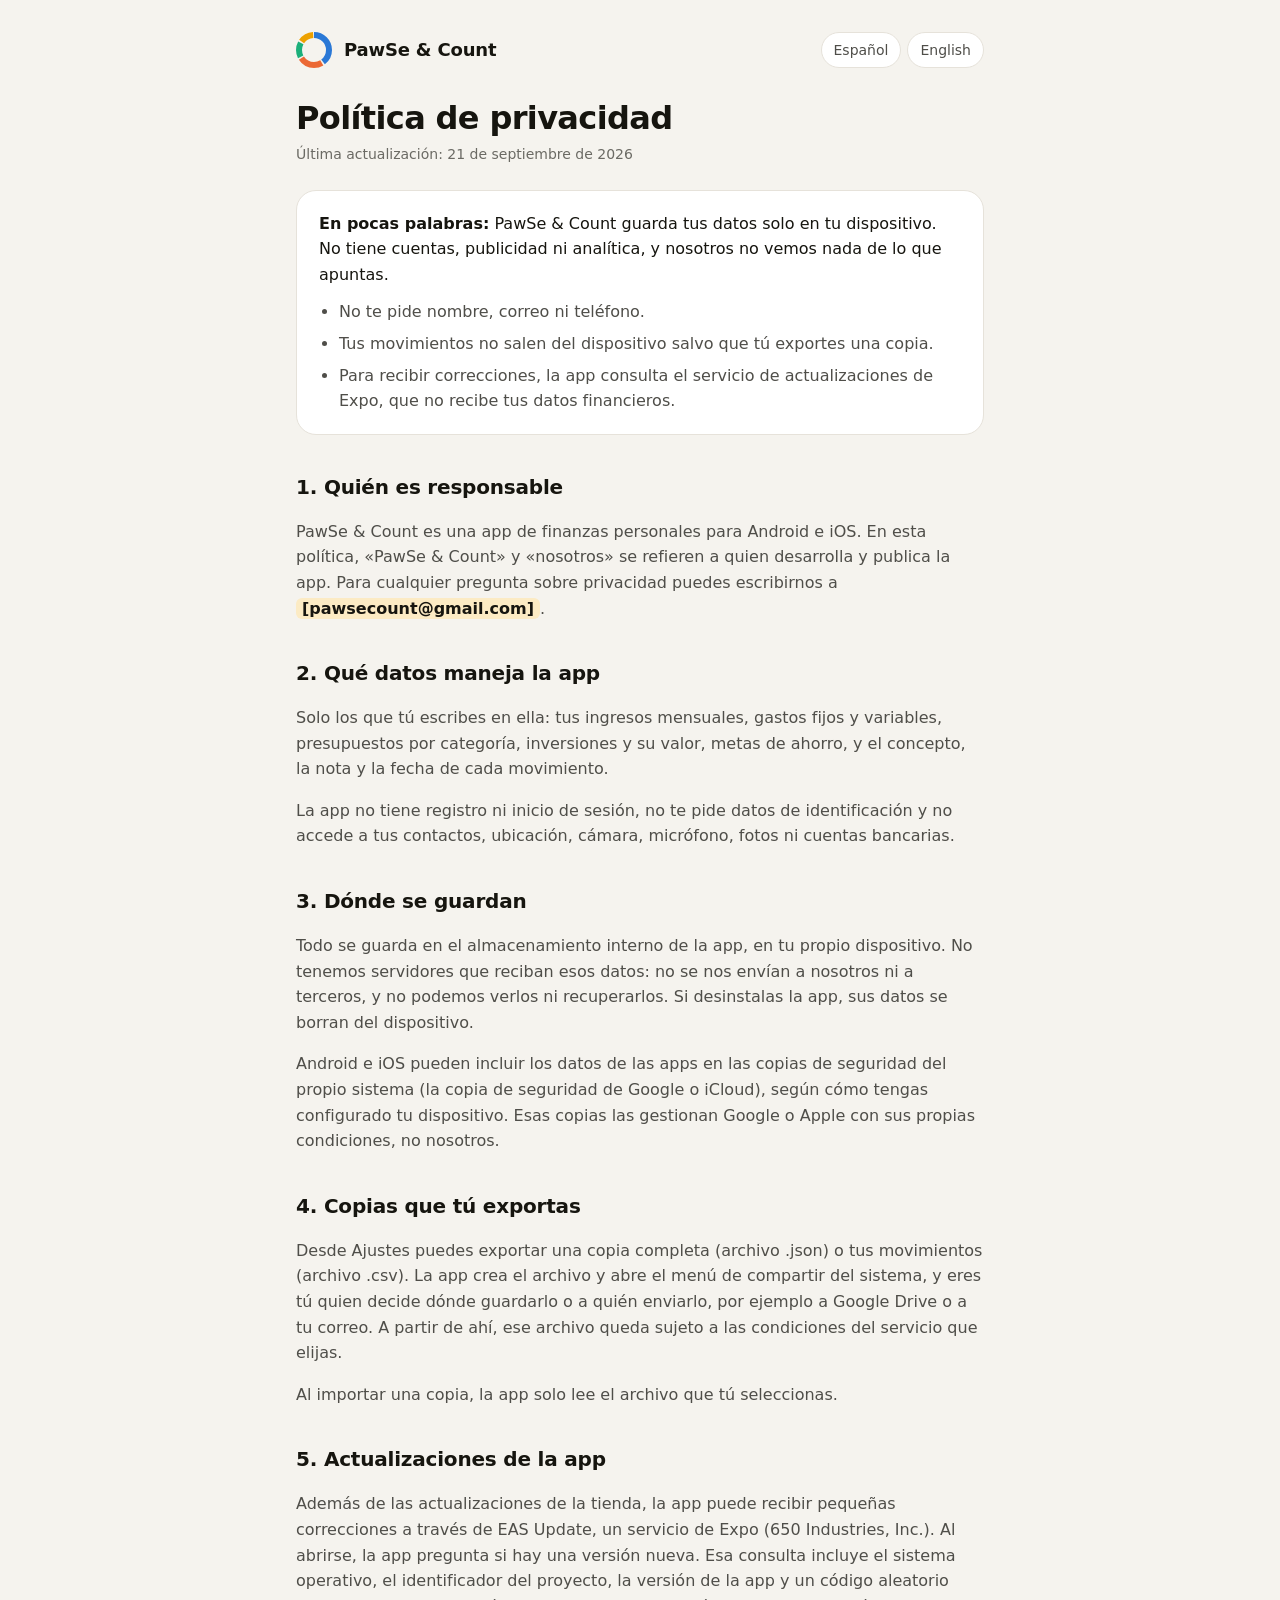
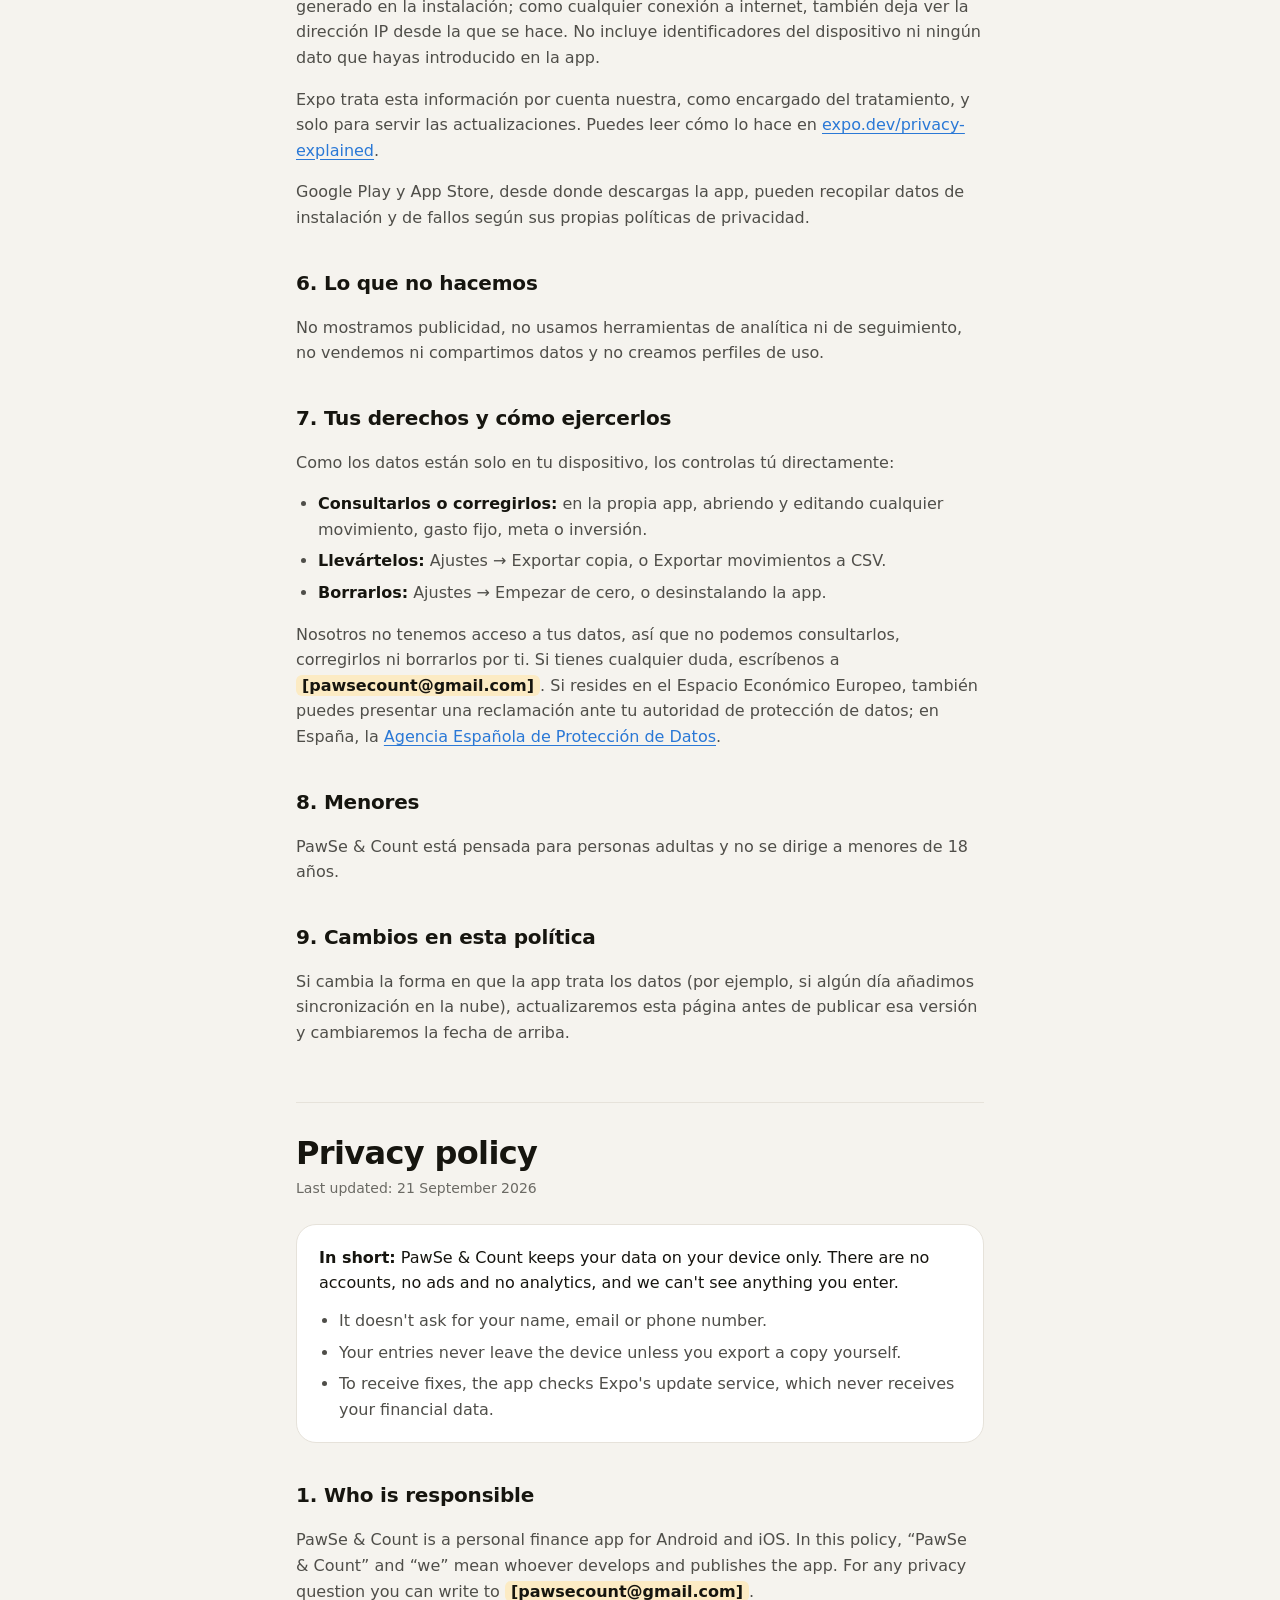
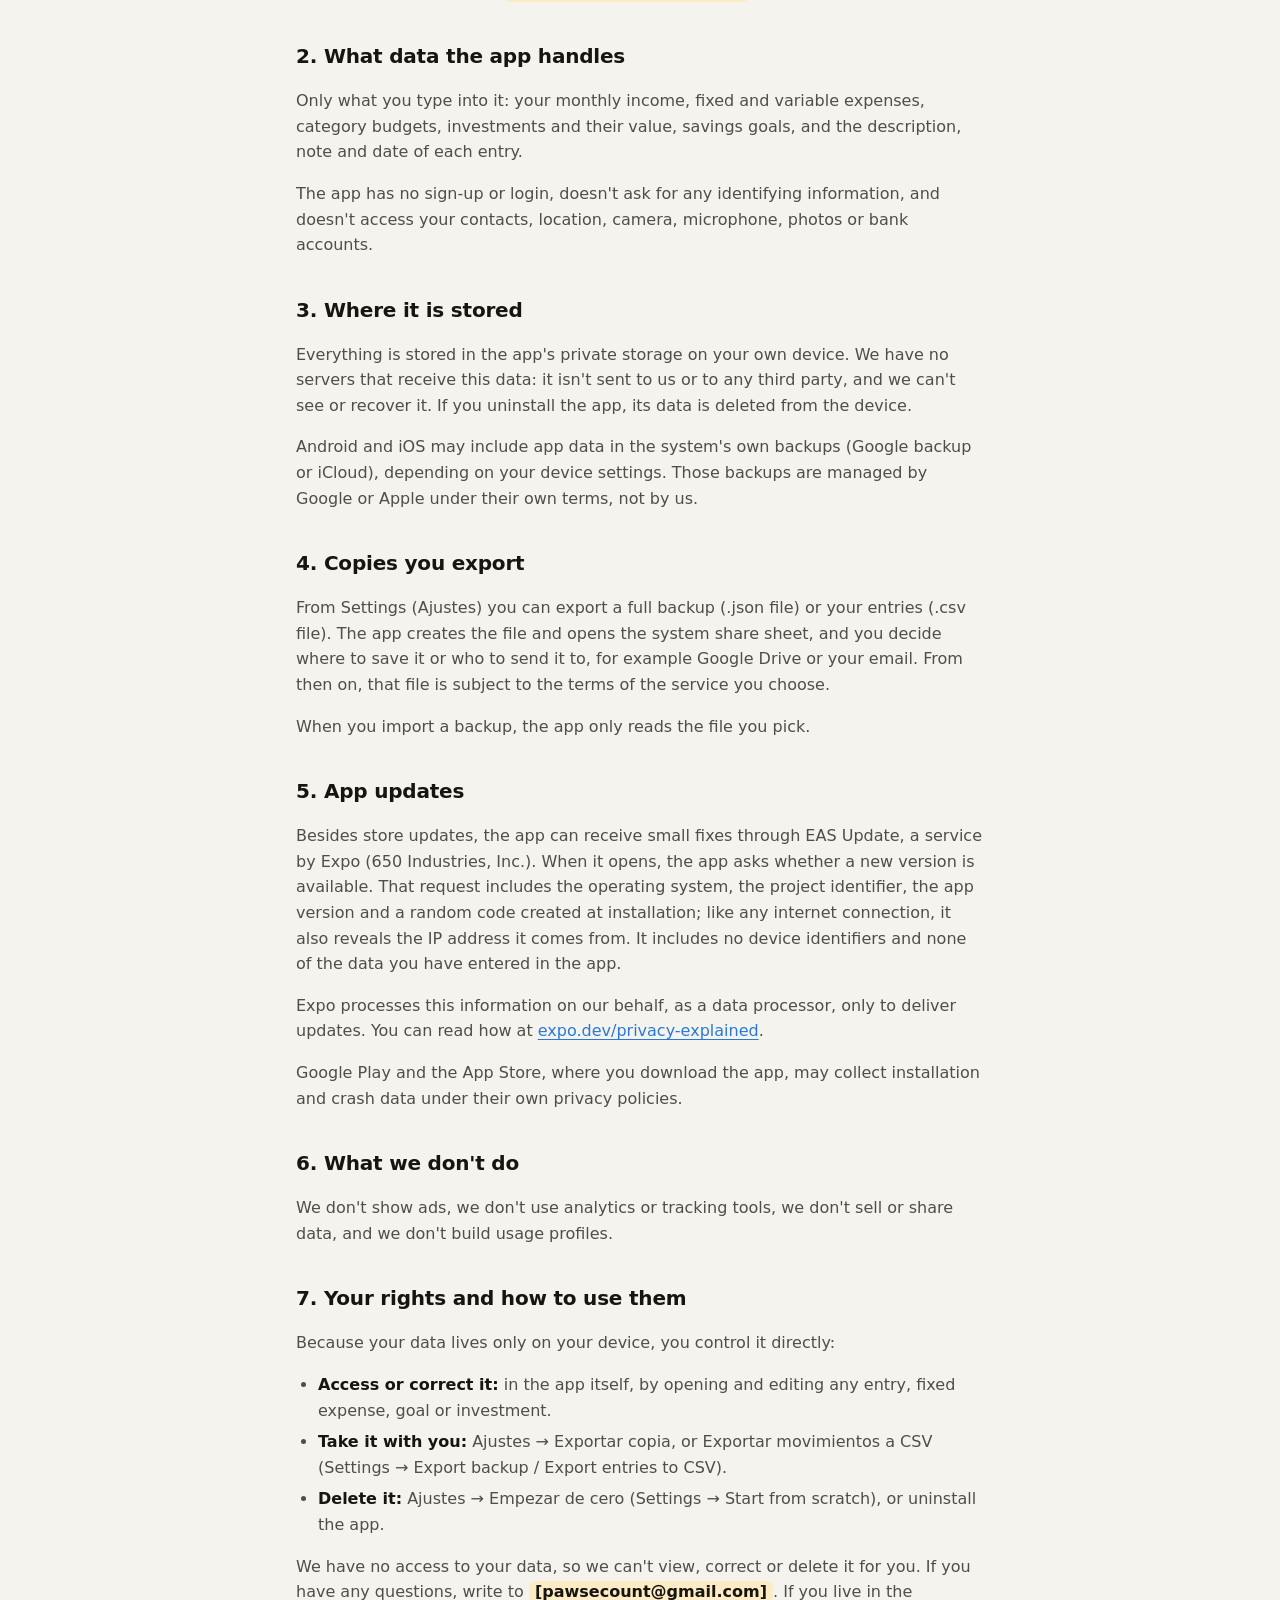
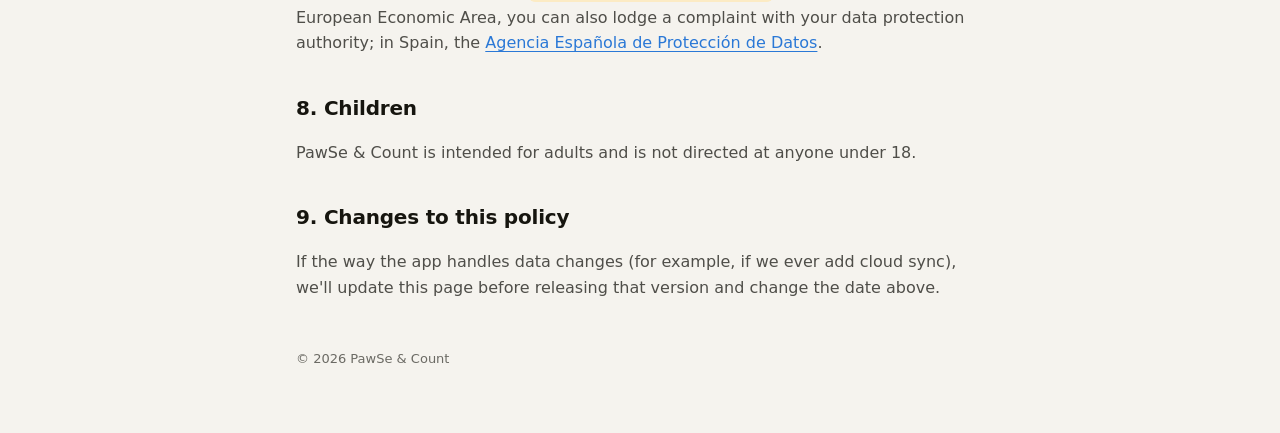
==== privacidad/index.html @ 0121b074 "Add files via upload" ====
<!doctype html>
<html lang="es">
<head>
<meta charset="utf-8">
<meta name="viewport" content="width=device-width, initial-scale=1">
<title>Política de privacidad · PawSe &amp; Count</title>
<meta name="description" content="Política de privacidad de PawSe &amp; Count, app de finanzas personales. Tus datos se guardan solo en tu dispositivo.">
<link rel="icon" href="../favicon.png">
<link rel="stylesheet" href="../estilos.css">
</head>
<body>
<div class="pagina">

<header>
  <a href="../" class="logo" aria-label="PawSe &amp; Count, inicio">
    <svg width="36" height="36" viewBox="0 0 36 36" aria-hidden="true"><g transform="rotate(-90 18 18)" fill="none" stroke-width="6"><circle cx="18" cy="18" r="15" style="stroke:var(--fijo)" stroke-dasharray="37.14 94.25"/><circle cx="18" cy="18" r="15" style="stroke:var(--variable)" stroke-dasharray="23.00 94.25" stroke-dashoffset="-38.64"/><circle cx="18" cy="18" r="15" style="stroke:var(--inversion)" stroke-dasharray="14.52 94.25" stroke-dashoffset="-63.15"/><circle cx="18" cy="18" r="15" style="stroke:var(--ahorro)" stroke-dasharray="13.58 94.25" stroke-dashoffset="-79.17"/></g></svg>
    <span class="marca">PawSe &amp; Count</span>
  </a>
  <nav class="idiomas" aria-label="Idioma / Language">
    <a href="#es" hreflang="es" aria-label="Español"><span class="largo">Español</span><span class="corto" aria-hidden="true">ES</span></a>
    <a href="#en" hreflang="en" aria-label="English"><span class="largo">English</span><span class="corto" aria-hidden="true">EN</span></a>
  </nav>
</header>

<main>
<section id="es" lang="es">
  <h1>Política de privacidad</h1>
  <p class="fecha">Última actualización: 21 de septiembre de 2026</p>

  <div class="resumen">
    <p><strong>En pocas palabras:</strong> PawSe &amp; Count guarda tus datos solo en tu dispositivo. No tiene cuentas, publicidad ni analítica, y nosotros no vemos nada de lo que apuntas.</p>
    <ul>
      <li>No te pide nombre, correo ni teléfono.</li>
      <li>Tus movimientos no salen del dispositivo salvo que tú exportes una copia.</li>
      <li>Para recibir correcciones, la app consulta el servicio de actualizaciones de Expo, que no recibe tus datos financieros.</li>
    </ul>
  </div>

  <h2>1. Quién es responsable</h2>
  <p>PawSe &amp; Count es una app de finanzas personales para Android e iOS. En esta política, «PawSe &amp; Count» y «nosotros» se refieren a quien desarrolla y publica la app. Para cualquier pregunta sobre privacidad puedes escribirnos a <span class="pendiente">[pawsecount@gmail.com]</span>.</p>

  <h2>2. Qué datos maneja la app</h2>
  <p>Solo los que tú escribes en ella: tus ingresos mensuales, gastos fijos y variables, presupuestos por categoría, inversiones y su valor, metas de ahorro, y el concepto, la nota y la fecha de cada movimiento.</p>
  <p>La app no tiene registro ni inicio de sesión, no te pide datos de identificación y no accede a tus contactos, ubicación, cámara, micrófono, fotos ni cuentas bancarias.</p>

  <h2>3. Dónde se guardan</h2>
  <p>Todo se guarda en el almacenamiento interno de la app, en tu propio dispositivo. No tenemos servidores que reciban esos datos: no se nos envían a nosotros ni a terceros, y no podemos verlos ni recuperarlos. Si desinstalas la app, sus datos se borran del dispositivo.</p>
  <p>Android e iOS pueden incluir los datos de las apps en las copias de seguridad del propio sistema (la copia de seguridad de Google o iCloud), según cómo tengas configurado tu dispositivo. Esas copias las gestionan Google o Apple con sus propias condiciones, no nosotros.</p>

  <h2>4. Copias que tú exportas</h2>
  <p>Desde Ajustes puedes exportar una copia completa (archivo .json) o tus movimientos (archivo .csv). La app crea el archivo y abre el menú de compartir del sistema, y eres tú quien decide dónde guardarlo o a quién enviarlo, por ejemplo a Google Drive o a tu correo. A partir de ahí, ese archivo queda sujeto a las condiciones del servicio que elijas.</p>
  <p>Al importar una copia, la app solo lee el archivo que tú seleccionas.</p>

  <h2>5. Actualizaciones de la app</h2>
  <p>Además de las actualizaciones de la tienda, la app puede recibir pequeñas correcciones a través de EAS Update, un servicio de Expo (650 Industries, Inc.). Al abrirse, la app pregunta si hay una versión nueva. Esa consulta incluye el sistema operativo, el identificador del proyecto, la versión de la app y un código aleatorio generado en la instalación; como cualquier conexión a internet, también deja ver la dirección IP desde la que se hace. No incluye identificadores del dispositivo ni ningún dato que hayas introducido en la app.</p>
  <p>Expo trata esta información por cuenta nuestra, como encargado del tratamiento, y solo para servir las actualizaciones. Puedes leer cómo lo hace en <a href="https://expo.dev/privacy-explained" rel="noopener">expo.dev/privacy-explained</a>.</p>
  <p>Google Play y App Store, desde donde descargas la app, pueden recopilar datos de instalación y de fallos según sus propias políticas de privacidad.</p>

  <h2>6. Lo que no hacemos</h2>
  <p>No mostramos publicidad, no usamos herramientas de analítica ni de seguimiento, no vendemos ni compartimos datos y no creamos perfiles de uso.</p>

  <h2>7. Tus derechos y cómo ejercerlos</h2>
  <p>Como los datos están solo en tu dispositivo, los controlas tú directamente:</p>
  <ul>
    <li><strong>Consultarlos o corregirlos:</strong> en la propia app, abriendo y editando cualquier movimiento, gasto fijo, meta o inversión.</li>
    <li><strong>Llevártelos:</strong> Ajustes → Exportar copia, o Exportar movimientos a CSV.</li>
    <li><strong>Borrarlos:</strong> Ajustes → Empezar de cero, o desinstalando la app.</li>
  </ul>
  <p>Nosotros no tenemos acceso a tus datos, así que no podemos consultarlos, corregirlos ni borrarlos por ti. Si tienes cualquier duda, escríbenos a <span class="pendiente">[pawsecount@gmail.com]</span>. Si resides en el Espacio Económico Europeo, también puedes presentar una reclamación ante tu autoridad de protección de datos; en España, la <a href="https://www.aepd.es" rel="noopener">Agencia Española de Protección de Datos</a>.</p>

  <h2>8. Menores</h2>
  <p>PawSe &amp; Count está pensada para personas adultas y no se dirige a menores de 18 años.</p>

  <h2>9. Cambios en esta política</h2>
  <p>Si cambia la forma en que la app trata los datos (por ejemplo, si algún día añadimos sincronización en la nube), actualizaremos esta página antes de publicar esa versión y cambiaremos la fecha de arriba.</p>
</section>

<hr>

<section id="en" lang="en">
  <h1>Privacy policy</h1>
  <p class="fecha">Last updated: 21 September 2026</p>

  <div class="resumen">
    <p><strong>In short:</strong> PawSe &amp; Count keeps your data on your device only. There are no accounts, no ads and no analytics, and we can't see anything you enter.</p>
    <ul>
      <li>It doesn't ask for your name, email or phone number.</li>
      <li>Your entries never leave the device unless you export a copy yourself.</li>
      <li>To receive fixes, the app checks Expo's update service, which never receives your financial data.</li>
    </ul>
  </div>

  <h2>1. Who is responsible</h2>
  <p>PawSe &amp; Count is a personal finance app for Android and iOS. In this policy, “PawSe &amp; Count” and “we” mean whoever develops and publishes the app. For any privacy question you can write to <span class="pendiente">[pawsecount@gmail.com]</span>.</p>

  <h2>2. What data the app handles</h2>
  <p>Only what you type into it: your monthly income, fixed and variable expenses, category budgets, investments and their value, savings goals, and the description, note and date of each entry.</p>
  <p>The app has no sign-up or login, doesn't ask for any identifying information, and doesn't access your contacts, location, camera, microphone, photos or bank accounts.</p>

  <h2>3. Where it is stored</h2>
  <p>Everything is stored in the app's private storage on your own device. We have no servers that receive this data: it isn't sent to us or to any third party, and we can't see or recover it. If you uninstall the app, its data is deleted from the device.</p>
  <p>Android and iOS may include app data in the system's own backups (Google backup or iCloud), depending on your device settings. Those backups are managed by Google or Apple under their own terms, not by us.</p>

  <h2>4. Copies you export</h2>
  <p>From Settings (Ajustes) you can export a full backup (.json file) or your entries (.csv file). The app creates the file and opens the system share sheet, and you decide where to save it or who to send it to, for example Google Drive or your email. From then on, that file is subject to the terms of the service you choose.</p>
  <p>When you import a backup, the app only reads the file you pick.</p>

  <h2>5. App updates</h2>
  <p>Besides store updates, the app can receive small fixes through EAS Update, a service by Expo (650 Industries, Inc.). When it opens, the app asks whether a new version is available. That request includes the operating system, the project identifier, the app version and a random code created at installation; like any internet connection, it also reveals the IP address it comes from. It includes no device identifiers and none of the data you have entered in the app.</p>
  <p>Expo processes this information on our behalf, as a data processor, only to deliver updates. You can read how at <a href="https://expo.dev/privacy-explained" rel="noopener">expo.dev/privacy-explained</a>.</p>
  <p>Google Play and the App Store, where you download the app, may collect installation and crash data under their own privacy policies.</p>

  <h2>6. What we don't do</h2>
  <p>We don't show ads, we don't use analytics or tracking tools, we don't sell or share data, and we don't build usage profiles.</p>

  <h2>7. Your rights and how to use them</h2>
  <p>Because your data lives only on your device, you control it directly:</p>
  <ul>
    <li><strong>Access or correct it:</strong> in the app itself, by opening and editing any entry, fixed expense, goal or investment.</li>
    <li><strong>Take it with you:</strong> Ajustes → Exportar copia, or Exportar movimientos a CSV (Settings → Export backup / Export entries to CSV).</li>
    <li><strong>Delete it:</strong> Ajustes → Empezar de cero (Settings → Start from scratch), or uninstall the app.</li>
  </ul>
  <p>We have no access to your data, so we can't view, correct or delete it for you. If you have any questions, write to <span class="pendiente">[pawsecount@gmail.com]</span>. If you live in the European Economic Area, you can also lodge a complaint with your data protection authority; in Spain, the <a href="https://www.aepd.es" rel="noopener">Agencia Española de Protección de Datos</a>.</p>

  <h2>8. Children</h2>
  <p>PawSe &amp; Count is intended for adults and is not directed at anyone under 18.</p>

  <h2>9. Changes to this policy</h2>
  <p>If the way the app handles data changes (for example, if we ever add cloud sync), we'll update this page before releasing that version and change the date above.</p>
</section>
</main>

<footer>© 2026 PawSe &amp; Count</footer>
</div>
</body>
</html>
---- estilos.css ----
/* Mismos colores que la app. Solo fuentes del sistema: la página no carga nada de terceros. */
:root {
  --bg: #F5F3EE; --card: #FFFFFF; --ink: #16150F; --ink2: #4F4E49; --mute: #6B6A64; --line: #E6E2DA;
  --fijo: #2a78d6; --variable: #eb6834; --inversion: #1baf7a; --ahorro: #eda100; --pendiente: #FCEBC4;
  color-scheme: light dark;
}
@media (prefers-color-scheme: dark) {
  :root {
    --bg: #0E0E0F; --card: #1C1C1E; --ink: #F5F4EF; --ink2: #C9C8C0; --mute: #9C9B94; --line: #2E2E2C;
    --fijo: #3987e5; --variable: #d95926; --inversion: #199e70; --ahorro: #c98500; --pendiente: #4A3A10;
  }
}
* { box-sizing: border-box; }
html { -webkit-text-size-adjust: 100%; }
body {
  margin: 0; background: var(--bg); color: var(--ink);
  font: 16px/1.6 system-ui, -apple-system, "Segoe UI", Roboto, "Helvetica Neue", sans-serif;
}
.pagina { max-width: 720px; margin: 0 auto; padding: 32px 16px 64px; }
header { display: flex; align-items: center; gap: 14px; margin-bottom: 8px; }
header svg { flex-shrink: 0; }
.marca { font-weight: 700; font-size: 18px; letter-spacing: -0.01em; }
nav.idiomas { margin-left: auto; font-size: 14px; display: flex; gap: 6px; }
nav.idiomas a { color: var(--ink2); text-decoration: none; padding: 6px 12px; border-radius: 999px; background: var(--card); border: 1px solid var(--line); }
nav.idiomas a:hover, nav.idiomas a:focus-visible { color: var(--ink); border-color: var(--ink2); }
h1 { font-size: 32px; line-height: 1.15; letter-spacing: -0.02em; margin: 32px 0 6px; }
h2 { font-size: 20px; letter-spacing: -0.01em; margin: 36px 0 8px; }
p, li { color: var(--ink2); }
strong { color: var(--ink); }
.fecha { color: var(--mute); font-size: 14px; margin: 0 0 24px; }
.resumen { background: var(--card); border: 1px solid var(--line); border-radius: 20px; padding: 20px 22px; }
.resumen p { margin: 0; color: var(--ink); }
.resumen ul { margin: 12px 0 0; padding-left: 20px; }
a { color: var(--fijo); text-underline-offset: 3px; }
.pendiente { background: var(--pendiente); color: var(--ink); padding: 1px 6px; border-radius: 6px; font-weight: 600; }
hr { border: 0; border-top: 1px solid var(--line); margin: 56px 0 8px; }
footer { color: var(--mute); font-size: 13px; margin-top: 48px; }
.landing { text-align: center; padding-top: 12vh; }
.landing h1 { margin-top: 20px; }
.landing p { max-width: 460px; margin: 8px auto; }
.boton { display: inline-block; margin-top: 20px; padding: 12px 22px; border-radius: 14px; background: var(--ink); color: var(--bg); text-decoration: none; font-weight: 600; }
header .logo { display: flex; align-items: center; gap: 12px; color: var(--ink); text-decoration: none; }
section[id] { scroll-margin-top: 16px; }
ul { padding-left: 22px; }
li + li { margin-top: 6px; }
.mute { color: var(--mute); font-size: 14px; }
.enlace-en { font-size: 14px; margin-top: 14px; }
.landing footer { margin-top: 64px; }
@media (max-width: 420px) { h1 { font-size: 28px; } .marca { font-size: 16px; } }
.marca, .pendiente { white-space: nowrap; }
nav.idiomas .corto { display: none; }
@media (max-width: 480px) {
  nav.idiomas .largo { display: none; }
  nav.idiomas .corto { display: inline; }
}
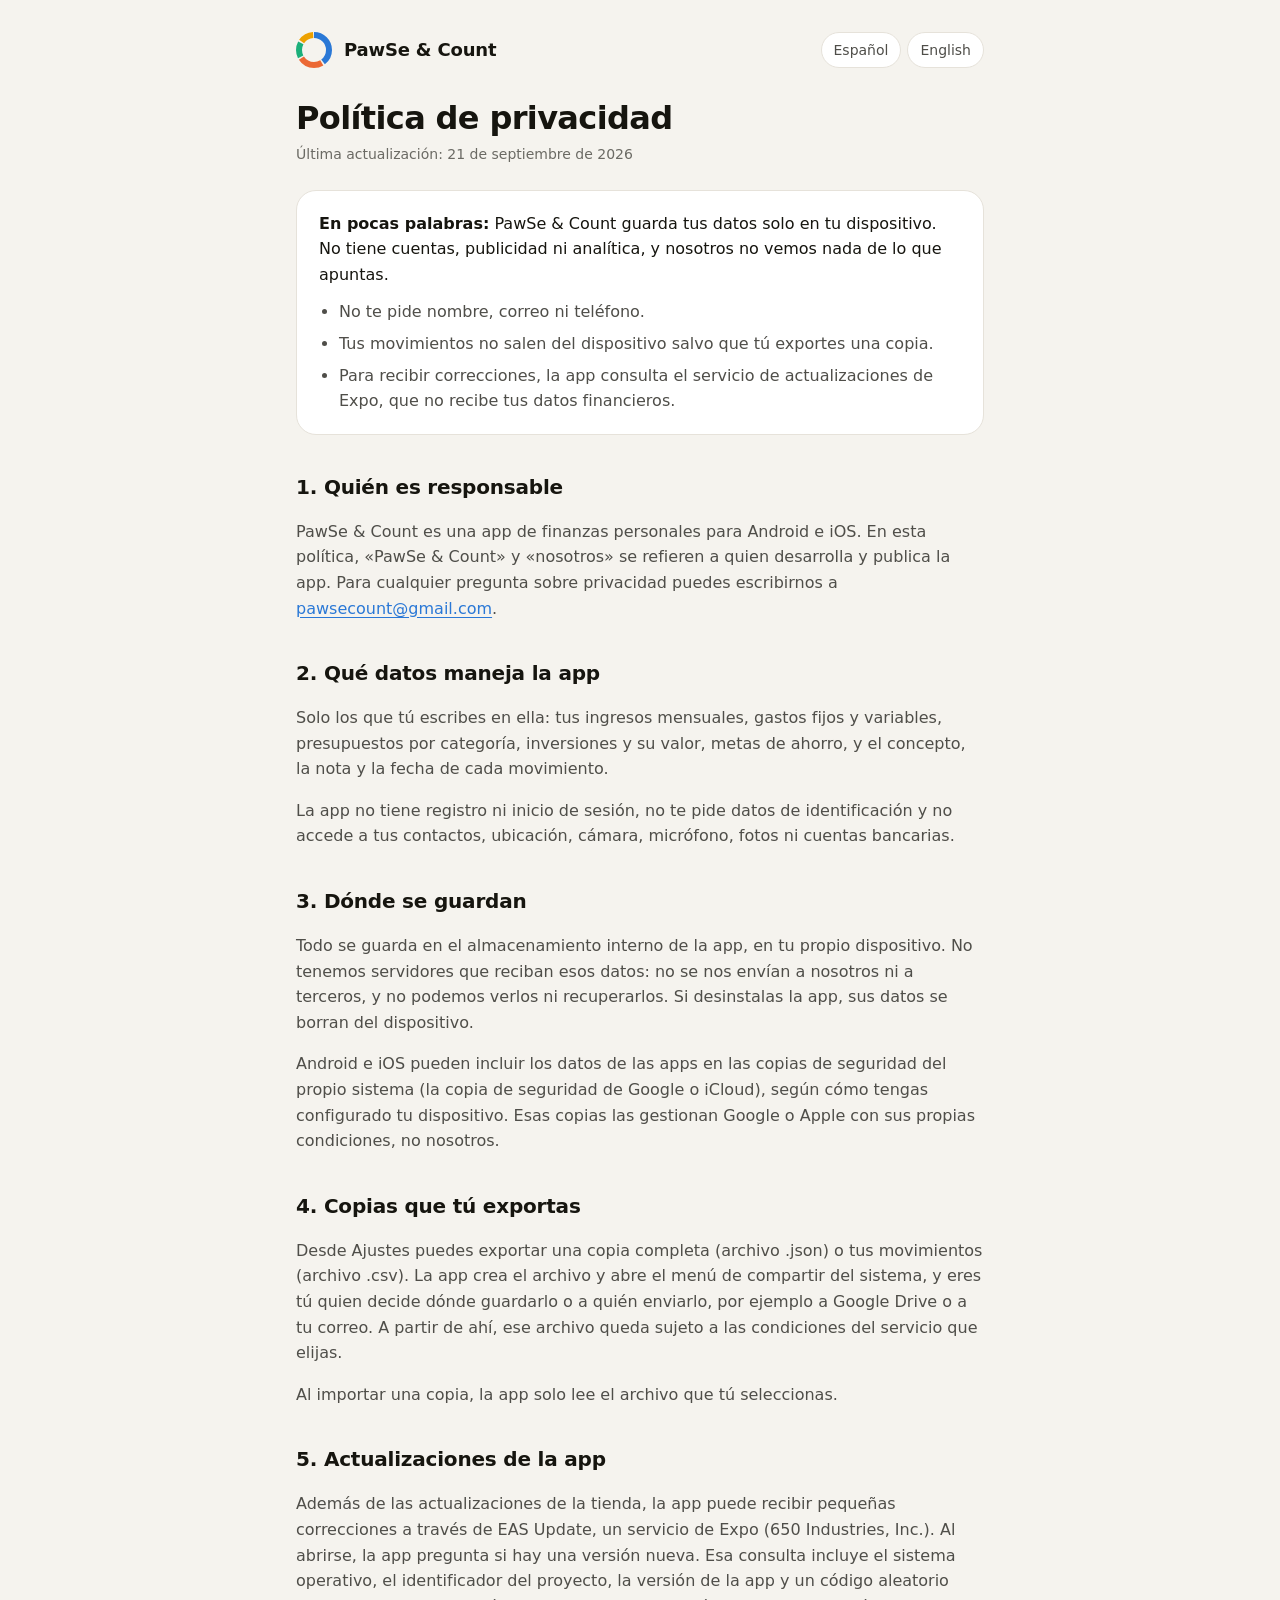
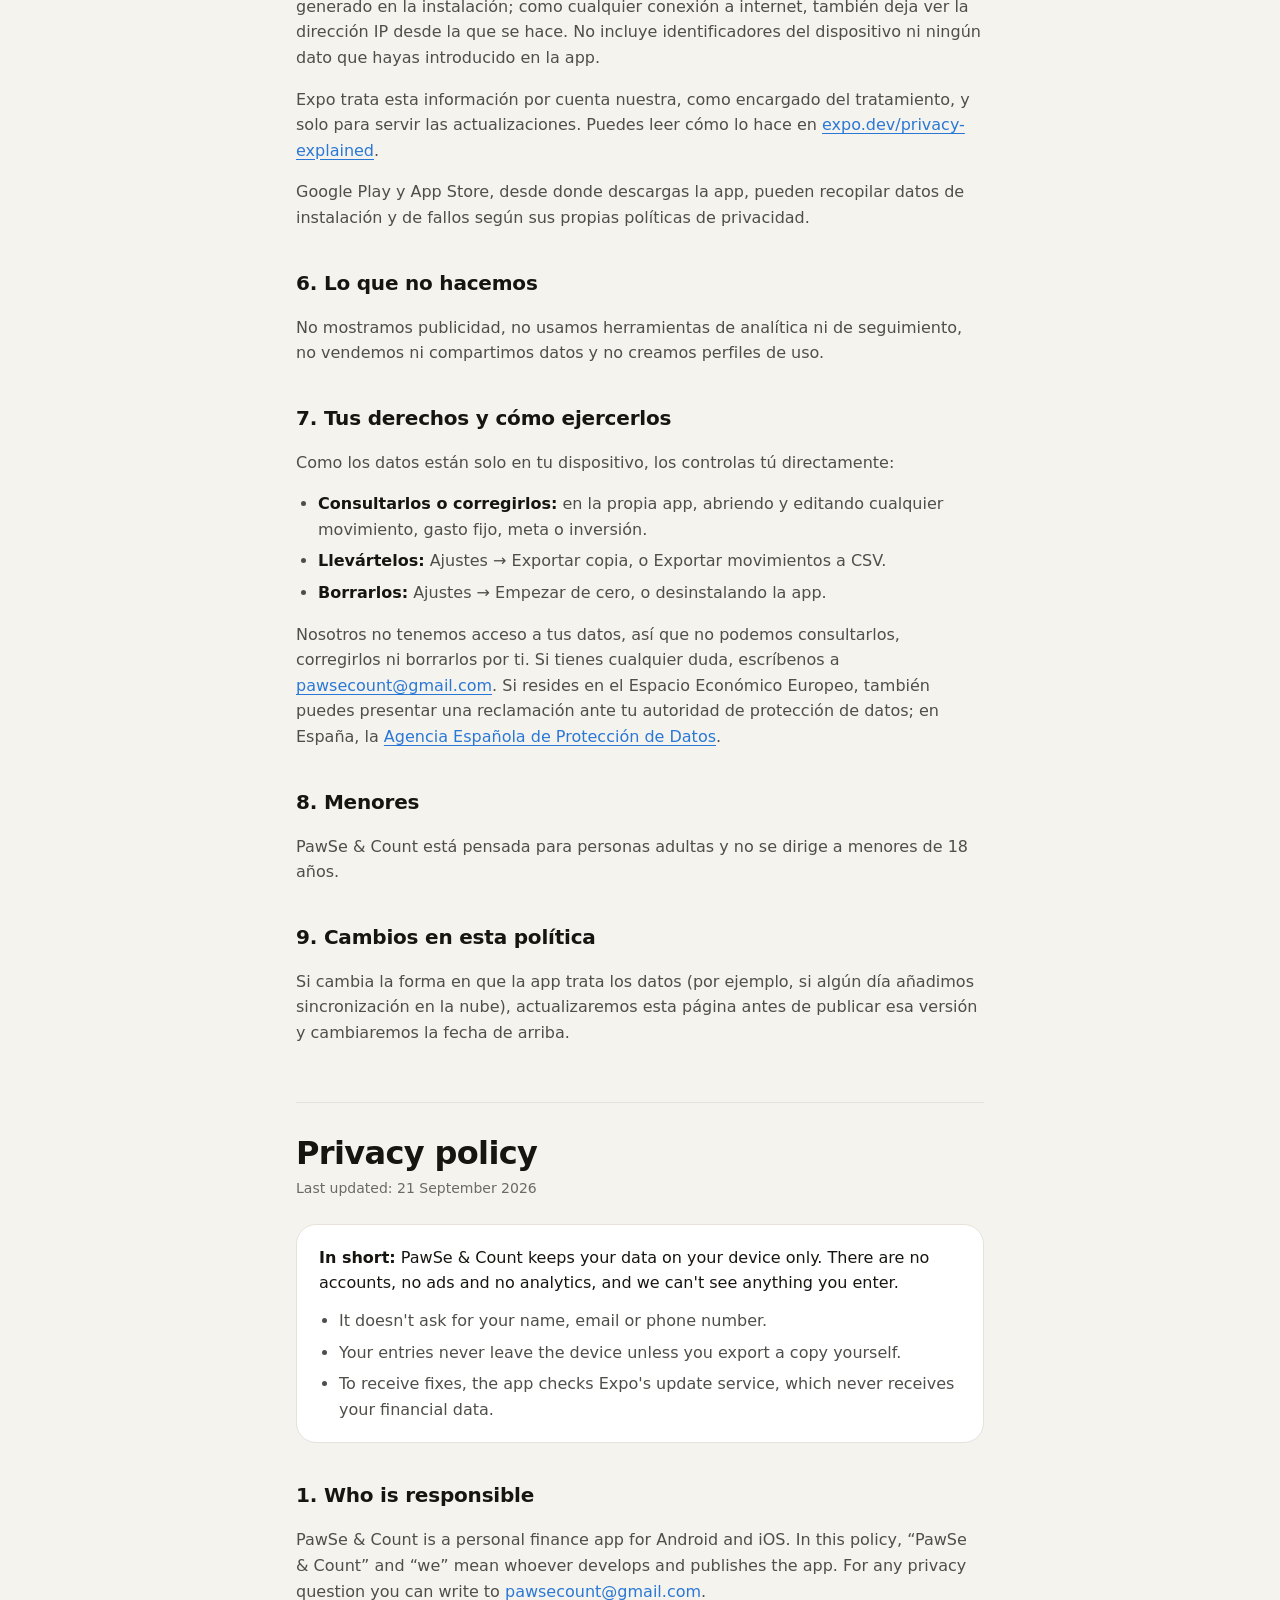
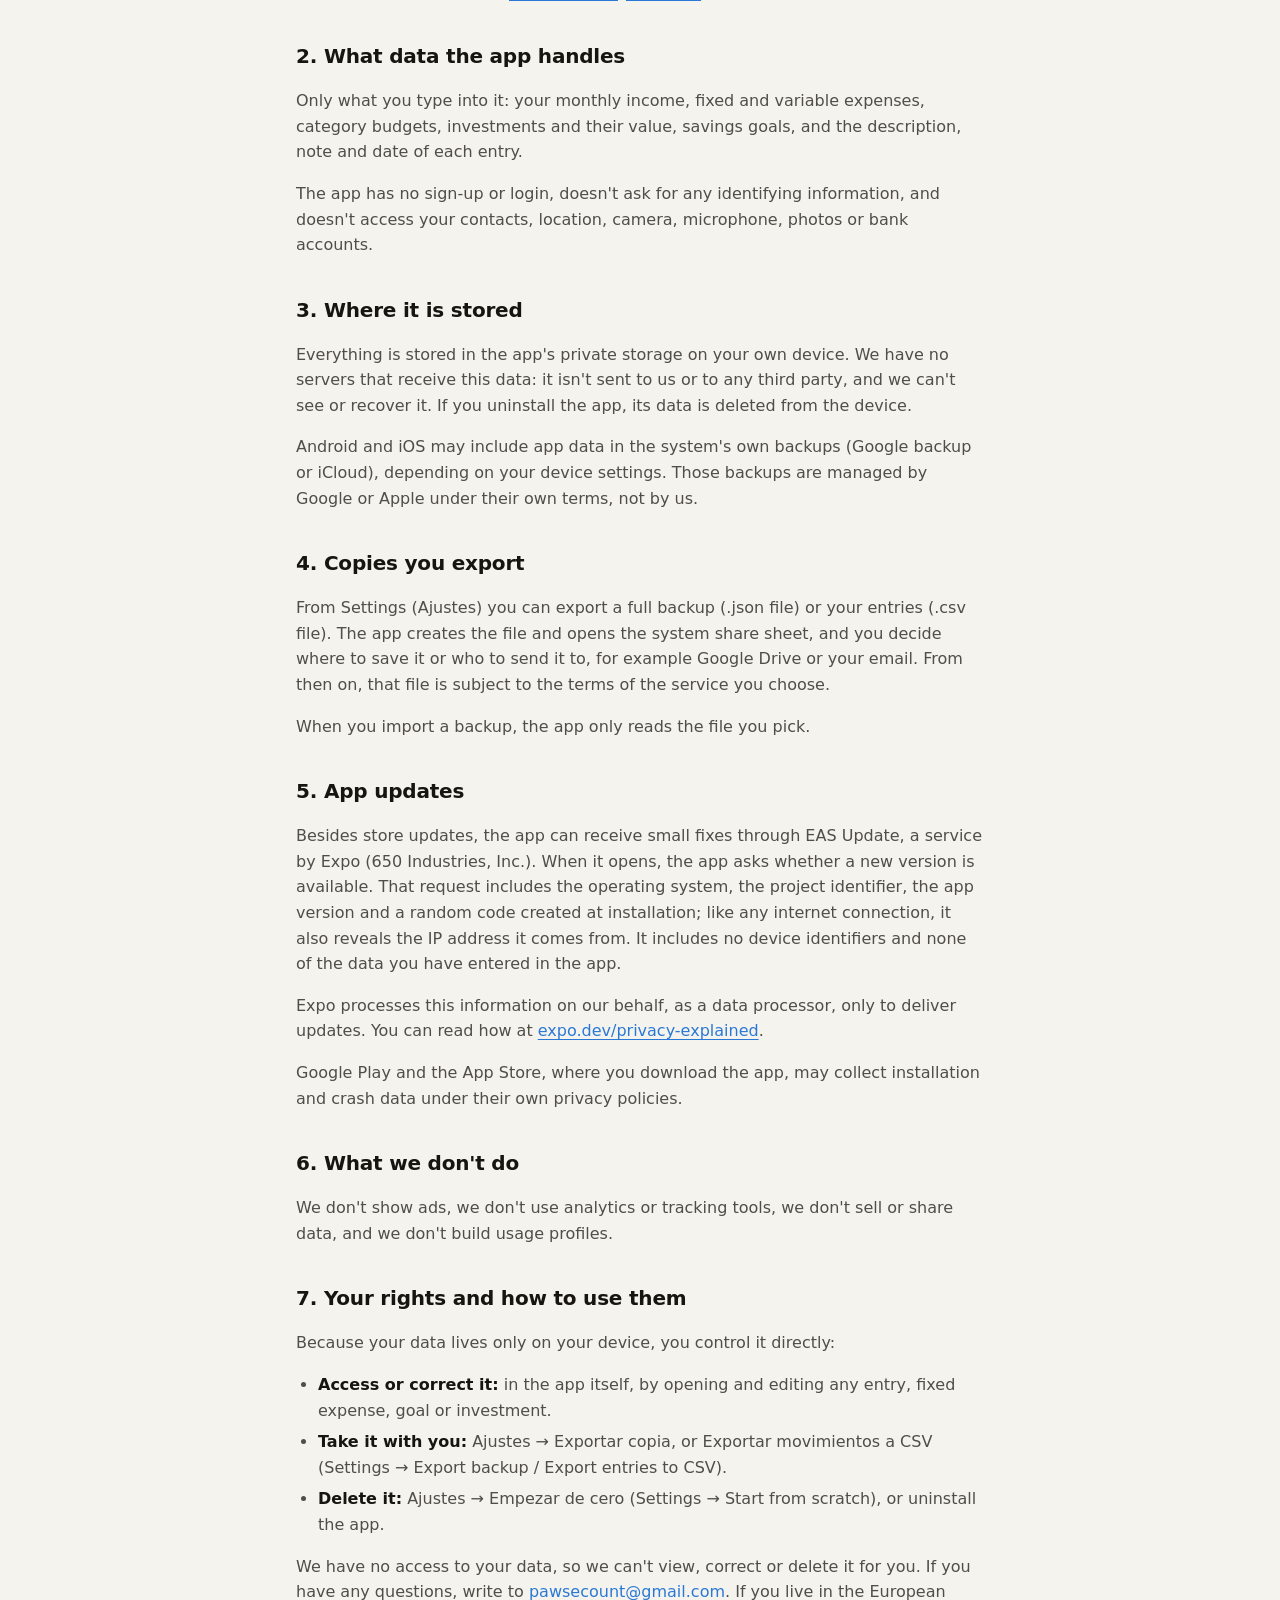
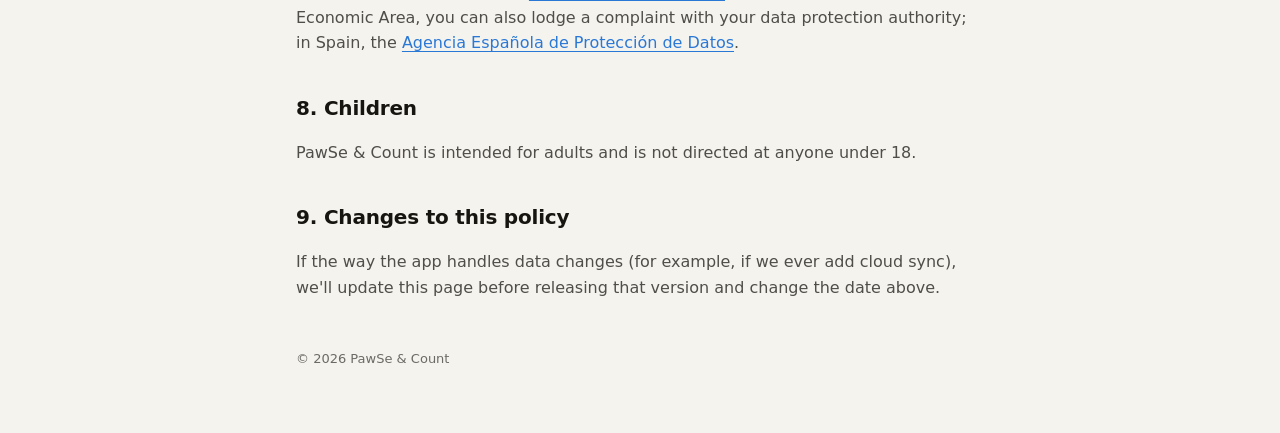
==== commit 033302f2: "Add files via upload" ====
--- a/privacidad/index.html
+++ b/privacidad/index.html
@@ -37,7 +37,7 @@
   </div>
 
   <h2>1. Quién es responsable</h2>
-  <p>PawSe &amp; Count es una app de finanzas personales para Android e iOS. En esta política, «PawSe &amp; Count» y «nosotros» se refieren a quien desarrolla y publica la app. Para cualquier pregunta sobre privacidad puedes escribirnos a <span class="pendiente">[pawsecount@gmail.com]</span>.</p>
+  <p>PawSe &amp; Count es una app de finanzas personales para Android e iOS. En esta política, «PawSe &amp; Count» y «nosotros» se refieren a quien desarrolla y publica la app. Para cualquier pregunta sobre privacidad puedes escribirnos a <a href="mailto:pawsecount@gmail.com">pawsecount@gmail.com</a>.</p>
 
   <h2>2. Qué datos maneja la app</h2>
   <p>Solo los que tú escribes en ella: tus ingresos mensuales, gastos fijos y variables, presupuestos por categoría, inversiones y su valor, metas de ahorro, y el concepto, la nota y la fecha de cada movimiento.</p>
@@ -66,7 +66,7 @@
     <li><strong>Llevártelos:</strong> Ajustes → Exportar copia, o Exportar movimientos a CSV.</li>
     <li><strong>Borrarlos:</strong> Ajustes → Empezar de cero, o desinstalando la app.</li>
   </ul>
-  <p>Nosotros no tenemos acceso a tus datos, así que no podemos consultarlos, corregirlos ni borrarlos por ti. Si tienes cualquier duda, escríbenos a <span class="pendiente">[pawsecount@gmail.com]</span>. Si resides en el Espacio Económico Europeo, también puedes presentar una reclamación ante tu autoridad de protección de datos; en España, la <a href="https://www.aepd.es" rel="noopener">Agencia Española de Protección de Datos</a>.</p>
+  <p>Nosotros no tenemos acceso a tus datos, así que no podemos consultarlos, corregirlos ni borrarlos por ti. Si tienes cualquier duda, escríbenos a <a href="mailto:pawsecount@gmail.com">pawsecount@gmail.com</a>. Si resides en el Espacio Económico Europeo, también puedes presentar una reclamación ante tu autoridad de protección de datos; en España, la <a href="https://www.aepd.es" rel="noopener">Agencia Española de Protección de Datos</a>.</p>
 
   <h2>8. Menores</h2>
   <p>PawSe &amp; Count está pensada para personas adultas y no se dirige a menores de 18 años.</p>
@@ -91,7 +91,7 @@
   </div>
 
   <h2>1. Who is responsible</h2>
-  <p>PawSe &amp; Count is a personal finance app for Android and iOS. In this policy, “PawSe &amp; Count” and “we” mean whoever develops and publishes the app. For any privacy question you can write to <span class="pendiente">[pawsecount@gmail.com]</span>.</p>
+  <p>PawSe &amp; Count is a personal finance app for Android and iOS. In this policy, “PawSe &amp; Count” and “we” mean whoever develops and publishes the app. For any privacy question you can write to <a href="mailto:pawsecount@gmail.com">pawsecount@gmail.com</a>.</p>
 
   <h2>2. What data the app handles</h2>
   <p>Only what you type into it: your monthly income, fixed and variable expenses, category budgets, investments and their value, savings goals, and the description, note and date of each entry.</p>
@@ -120,7 +120,7 @@
     <li><strong>Take it with you:</strong> Ajustes → Exportar copia, or Exportar movimientos a CSV (Settings → Export backup / Export entries to CSV).</li>
     <li><strong>Delete it:</strong> Ajustes → Empezar de cero (Settings → Start from scratch), or uninstall the app.</li>
   </ul>
-  <p>We have no access to your data, so we can't view, correct or delete it for you. If you have any questions, write to <span class="pendiente">[pawsecount@gmail.com]</span>. If you live in the European Economic Area, you can also lodge a complaint with your data protection authority; in Spain, the <a href="https://www.aepd.es" rel="noopener">Agencia Española de Protección de Datos</a>.</p>
+  <p>We have no access to your data, so we can't view, correct or delete it for you. If you have any questions, write to <a href="mailto:pawsecount@gmail.com">pawsecount@gmail.com</a>. If you live in the European Economic Area, you can also lodge a complaint with your data protection authority; in Spain, the <a href="https://www.aepd.es" rel="noopener">Agencia Española de Protección de Datos</a>.</p>
 
   <h2>8. Children</h2>
   <p>PawSe &amp; Count is intended for adults and is not directed at anyone under 18.</p>
